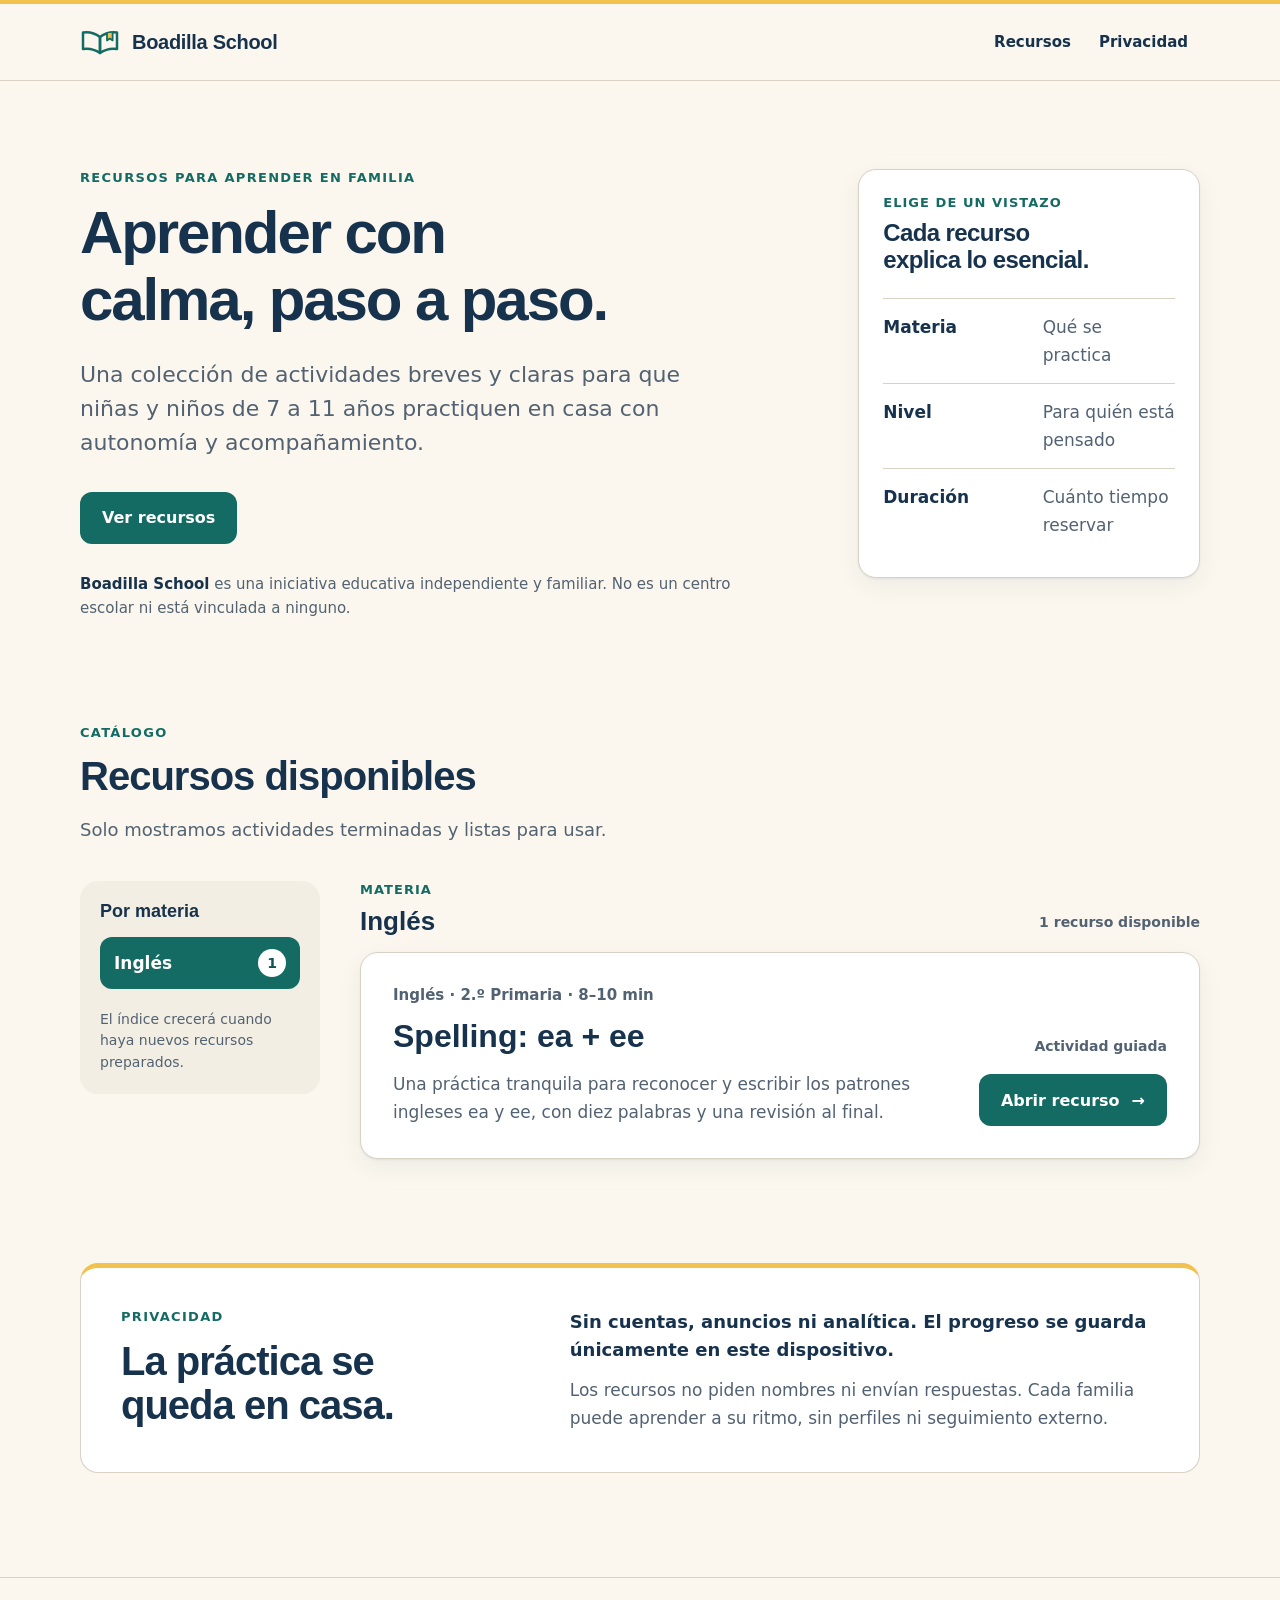
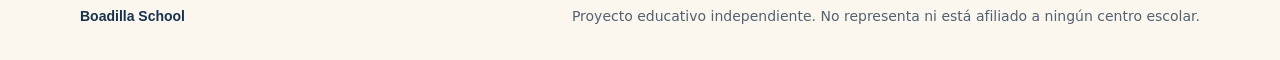
==== index.html @ 09b6509b "feat: create Boadilla School resource portal" ====
<!DOCTYPE html>
<html lang="es">
<head>
  <meta charset="utf-8">
  <meta http-equiv="Content-Security-Policy" content="default-src 'none'; style-src 'self'; img-src 'self'; font-src 'self'; connect-src 'none'; media-src 'none'; object-src 'none'; frame-src 'none'; script-src 'none'; form-action 'none'; base-uri 'none'">
  <meta name="viewport" content="width=device-width, initial-scale=1">
  <meta name="description" content="Boadilla School reúne recursos educativos breves, claros y respetuosos para aprender en familia.">
  <meta name="referrer" content="no-referrer">
  <meta name="theme-color" content="#FBF7EE">
  <meta property="og:title" content="Boadilla School · Recursos para aprender en familia">
  <meta property="og:description" content="Actividades educativas breves y claras para niñas y niños de 7 a 11 años.">
  <meta property="og:type" content="website">
  <meta property="og:locale" content="es_ES">
  <meta property="og:site_name" content="Boadilla School">
  <meta property="og:url" content="https://boadillaschool.github.io/">
  <link rel="canonical" href="https://boadillaschool.github.io/">
  <link rel="icon" href="/favicon.svg" type="image/svg+xml">
  <link rel="stylesheet" href="/styles.css">
  <title>Boadilla School · Recursos para aprender en familia</title>
</head>
<body>
  <a class="skip-link" href="#contenido">Saltar al contenido</a>

  <header class="site-header">
    <div class="site-header__inner page-shell">
      <a class="brand" href="/" aria-label="Boadilla School, inicio">
        <svg class="brand__mark" viewBox="0 0 40 32" width="40" height="32" aria-hidden="true">
          <path d="M3 6.5c6-1.1 11.6.4 17 4.5v16c-5.2-3.6-10.8-5-17-4V6.5Z" fill="none" stroke="#146B63" stroke-width="2.5" stroke-linecap="round" stroke-linejoin="round"/>
          <path d="M37 6.5c-6-1.1-11.6.4-17 4.5v16c5.2-3.6 10.8-5 17-4V6.5Z" fill="none" stroke="#146B63" stroke-width="2.5" stroke-linecap="round" stroke-linejoin="round"/>
          <path d="M27 7.2v7.2l2.8-1.8 2.8 1.8V6.8" fill="#F2C14E" stroke="#146B63" stroke-width="1.8" stroke-linecap="round" stroke-linejoin="round"/>
        </svg>
        <span class="brand__name">Boadilla School</span>
      </a>

      <nav class="primary-nav" aria-label="Navegación principal">
        <ul>
          <li><a href="#recursos">Recursos</a></li>
          <li><a href="#privacidad">Privacidad</a></li>
        </ul>
      </nav>
    </div>
  </header>

  <main id="contenido" tabindex="-1">
    <section class="intro page-shell" aria-labelledby="intro-title">
      <div class="intro__copy">
        <p class="eyebrow">Recursos para aprender en familia</p>
        <h1 id="intro-title">Aprender con calma, paso a paso.</h1>
        <p class="intro__lede">Una colección de actividades breves y claras para que niñas y niños de 7 a 11 años practiquen en casa con autonomía y acompañamiento.</p>
        <a class="button button--primary" href="#recursos">Ver recursos</a>
        <p class="independence-note"><strong>Boadilla School</strong> es una iniciativa educativa independiente y familiar. No es un centro escolar ni está vinculada a ninguno.</p>
      </div>

      <aside class="catalog-guide" aria-labelledby="guide-title">
        <p class="catalog-guide__label">Elige de un vistazo</p>
        <h2 id="guide-title">Cada recurso explica lo esencial.</h2>
        <dl>
          <div>
            <dt>Materia</dt>
            <dd>Qué se practica</dd>
          </div>
          <div>
            <dt>Nivel</dt>
            <dd>Para quién está pensado</dd>
          </div>
          <div>
            <dt>Duración</dt>
            <dd>Cuánto tiempo reservar</dd>
          </div>
        </dl>
      </aside>
    </section>

    <section class="resources-section page-shell" id="recursos" aria-labelledby="resources-title">
      <div class="section-heading">
        <p class="eyebrow">Catálogo</p>
        <h2 id="resources-title">Recursos disponibles</h2>
        <p>Solo mostramos actividades terminadas y listas para usar.</p>
      </div>

      <div class="catalog-layout">
        <aside class="subject-panel" aria-labelledby="subjects-title">
          <h3 id="subjects-title">Por materia</h3>
          <nav aria-label="Explorar recursos por materia">
            <a href="#ingles" aria-current="location">
              <span>Inglés</span>
              <span class="subject-count">1<span class="visually-hidden"> recurso</span></span>
            </a>
          </nav>
          <p>El índice crecerá cuando haya nuevos recursos preparados.</p>
        </aside>

        <section class="resource-group" id="ingles" aria-labelledby="english-title">
          <header class="resource-group__header">
            <div>
              <p class="resource-group__label">Materia</p>
              <h3 id="english-title">Inglés</h3>
            </div>
            <p>1 recurso disponible</p>
          </header>

          <article class="resource-card" aria-labelledby="spelling-title">
            <div class="resource-card__content">
              <p class="resource-card__meta">Inglés <span aria-hidden="true">·</span> 2.º Primaria <span aria-hidden="true">·</span> 8–10 min</p>
              <h4 id="spelling-title"><span lang="en">Spelling</span>: <span lang="en">ea + ee</span></h4>
              <p id="spelling-description">Una práctica tranquila para reconocer y escribir los patrones ingleses <span lang="en">ea</span> y <span lang="en">ee</span>, con diez palabras y una revisión al final.</p>
            </div>
            <div class="resource-card__action">
              <p>Actividad guiada</p>
              <a class="button button--primary resource-link" href="/spelling-ea-ee/" aria-describedby="spelling-description">
                Abrir recurso
                <span aria-hidden="true">→</span>
              </a>
            </div>
          </article>
        </section>
      </div>
    </section>

    <section class="privacy-section page-shell" id="privacidad" aria-labelledby="privacy-title">
      <div>
        <p class="eyebrow">Privacidad</p>
        <h2 id="privacy-title">La práctica se queda en casa.</h2>
      </div>
      <div class="privacy-section__copy">
        <p class="privacy-promise">Sin cuentas, anuncios ni analítica. El progreso se guarda únicamente en este dispositivo.</p>
        <p>Los recursos no piden nombres ni envían respuestas. Cada familia puede aprender a su ritmo, sin perfiles ni seguimiento externo.</p>
      </div>
    </section>
  </main>

  <footer class="site-footer">
    <div class="site-footer__inner page-shell">
      <p class="site-footer__brand">Boadilla School</p>
      <p>Proyecto educativo independiente. No representa ni está afiliado a ningún centro escolar.</p>
    </div>
  </footer>
</body>
</html>
---- styles.css ----
/* Boadilla School visual system */
:root {
  color-scheme: light;
  --canvas: #FBF7EE;
  --surface: #FFFFFF;
  --ink: #17324D;
  --muted: #526272;
  --petrol: #146B63;
  --petrol-pressed: #0F554F;
  --gold: #F2C14E;
  --warm-neutral: #F3EEE3;
  --quiet-rule: #D8D1C4;
  --interactive-border: #75807E;
  --heading-font: ui-rounded, "Arial Rounded MT Bold", "Trebuchet MS", sans-serif;
  --body-font: system-ui, -apple-system, BlinkMacSystemFont, "Segoe UI", Arial, sans-serif;
  --shadow: 0 1px 2px rgba(23, 50, 77, 0.08), 0 8px 24px rgba(23, 50, 77, 0.06);
  --radius-small: 8px;
  --radius-control: 12px;
  --radius-card: 18px;
}

*,
*::before,
*::after {
  box-sizing: border-box;
}

html {
  min-width: 320px;
  background: var(--canvas);
  scroll-padding-top: 24px;
}

body {
  margin: 0;
  background: var(--canvas);
  color: var(--ink);
  font-family: var(--body-font);
  font-size: 1.0625rem;
  line-height: 1.65;
  text-rendering: optimizeLegibility;
}

img,
svg {
  display: block;
  max-width: 100%;
}

p,
h1,
h2,
h3,
h4,
dl,
dd {
  margin-top: 0;
}

p:last-child {
  margin-bottom: 0;
}

h1,
h2,
h3,
h4 {
  color: var(--ink);
  font-family: var(--heading-font);
  line-height: 1.12;
  text-wrap: balance;
}

h1 {
  margin-bottom: 24px;
  font-size: clamp(2.5rem, 7vw, 3.75rem);
  letter-spacing: -0.035em;
}

h2 {
  margin-bottom: 16px;
  font-size: clamp(1.75rem, 4vw, 2.5rem);
  letter-spacing: -0.025em;
}

h3 {
  font-size: 1.375rem;
}

h4 {
  font-size: clamp(1.625rem, 4vw, 2rem);
}

a {
  color: var(--petrol);
  text-decoration-thickness: 0.1em;
  text-underline-offset: 0.2em;
}

a:hover {
  color: var(--petrol-pressed);
}

:focus-visible {
  outline: 3px solid var(--ink);
  outline-offset: 4px;
  box-shadow: 0 0 0 7px var(--gold);
}

main:focus {
  outline: none;
  box-shadow: none;
}

.page-shell {
  width: min(100% - 32px, 1120px);
  margin-inline: auto;
}

.visually-hidden {
  position: absolute;
  width: 1px;
  height: 1px;
  padding: 0;
  margin: -1px;
  overflow: hidden;
  clip: rect(0, 0, 0, 0);
  white-space: nowrap;
  border: 0;
}

.skip-link {
  position: fixed;
  z-index: 20;
  top: 8px;
  left: max(8px, env(safe-area-inset-left));
  display: inline-flex;
  min-height: 48px;
  align-items: center;
  padding: 10px 16px;
  border-radius: var(--radius-control);
  background: var(--ink);
  color: var(--surface);
  font-weight: 750;
  transform: translateY(-160%);
}

.skip-link:focus {
  color: var(--surface);
  transform: translateY(0);
}

.site-header {
  border-top: 4px solid var(--gold);
  border-bottom: 1px solid var(--quiet-rule);
  background: var(--canvas);
}

.site-header__inner {
  display: flex;
  min-height: 76px;
  align-items: center;
  justify-content: space-between;
  gap: 16px 32px;
}

.brand {
  display: inline-flex;
  min-height: 48px;
  align-items: center;
  gap: 12px;
  color: var(--ink);
  font-family: var(--heading-font);
  font-size: 1.25rem;
  font-weight: 800;
  letter-spacing: -0.015em;
  text-decoration: none;
}

.brand:hover {
  color: var(--petrol);
}

.brand__mark {
  flex: 0 0 auto;
}

.primary-nav ul {
  display: flex;
  margin: 0;
  padding: 0;
  gap: 4px;
  list-style: none;
}

.primary-nav a {
  display: inline-flex;
  min-height: 48px;
  align-items: center;
  padding: 10px 12px;
  border-radius: var(--radius-small);
  color: var(--ink);
  font-size: 0.9375rem;
  font-weight: 700;
  text-decoration: none;
}

.primary-nav a:hover {
  background: var(--warm-neutral);
  color: var(--petrol-pressed);
}

.eyebrow {
  margin-bottom: 12px;
  color: var(--petrol);
  font-size: 0.8125rem;
  font-weight: 800;
  letter-spacing: 0.1em;
  line-height: 1.4;
  text-transform: uppercase;
}

.intro {
  display: grid;
  align-items: start;
  padding-block: clamp(56px, 8vw, 88px);
  gap: 40px 72px;
}

.intro__copy {
  max-width: 720px;
}

.intro__lede {
  max-width: 660px;
  margin-bottom: 32px;
  color: var(--muted);
  font-size: clamp(1.125rem, 2.5vw, 1.375rem);
  line-height: 1.55;
  text-wrap: pretty;
}

.button {
  display: inline-flex;
  min-height: 52px;
  align-items: center;
  justify-content: center;
  gap: 12px;
  padding: 12px 20px;
  border: 2px solid transparent;
  border-radius: var(--radius-control);
  font-size: 1rem;
  font-weight: 800;
  line-height: 1.2;
  text-align: center;
  text-decoration: none;
}

.button--primary {
  background: var(--petrol);
  color: var(--surface);
}

.button--primary:hover {
  background: var(--petrol-pressed);
  color: var(--surface);
}

.button--primary:active {
  border-color: var(--ink);
  background: var(--petrol-pressed);
}

.independence-note {
  max-width: 660px;
  margin-top: 28px;
  margin-bottom: 0;
  color: var(--muted);
  font-size: 0.9375rem;
  line-height: 1.6;
}

.independence-note strong {
  color: var(--ink);
}

.catalog-guide {
  padding: 24px;
  border: 1px solid var(--quiet-rule);
  border-radius: var(--radius-card);
  background: var(--surface);
  box-shadow: var(--shadow);
}

.catalog-guide__label,
.resource-group__label {
  margin-bottom: 8px;
  color: var(--petrol);
  font-size: 0.8125rem;
  font-weight: 800;
  letter-spacing: 0.08em;
  line-height: 1.4;
  text-transform: uppercase;
}

.catalog-guide h2 {
  margin-bottom: 24px;
  font-size: 1.5rem;
}

.catalog-guide dl {
  margin-bottom: 0;
}

.catalog-guide dl > div {
  display: grid;
  grid-template-columns: minmax(76px, 0.6fr) 1fr;
  padding-block: 14px;
  gap: 16px;
  border-top: 1px solid var(--quiet-rule);
}

.catalog-guide dt {
  color: var(--ink);
  font-weight: 800;
}

.catalog-guide dd {
  margin-bottom: 0;
  color: var(--muted);
}

.resources-section {
  padding-block: 16px clamp(64px, 9vw, 104px);
}

.section-heading {
  max-width: 720px;
  margin-bottom: 36px;
}

.section-heading p:last-child {
  color: var(--muted);
  font-size: 1.125rem;
}

.catalog-layout {
  display: grid;
  gap: 24px;
}

.subject-panel {
  padding: 20px;
  border-radius: var(--radius-card);
  background: var(--warm-neutral);
}

.subject-panel h3 {
  margin-bottom: 16px;
  font-size: 1.125rem;
}

.subject-panel nav {
  margin-bottom: 20px;
}

.subject-panel nav a {
  display: flex;
  min-height: 52px;
  align-items: center;
  justify-content: space-between;
  gap: 16px;
  padding: 10px 14px;
  border-radius: var(--radius-control);
  background: var(--petrol);
  color: var(--surface);
  font-weight: 800;
  text-decoration: none;
}

.subject-panel nav a:hover {
  background: var(--petrol-pressed);
  color: var(--surface);
}

.subject-count {
  display: inline-flex;
  min-width: 28px;
  min-height: 28px;
  align-items: center;
  justify-content: center;
  border-radius: 999px;
  background: var(--surface);
  color: var(--petrol-pressed);
  font-size: 0.875rem;
  line-height: 1;
}

.subject-panel > p {
  margin-bottom: 0;
  color: var(--muted);
  font-size: 0.875rem;
  line-height: 1.55;
}

.resource-group {
  min-width: 0;
}

.resource-group__header {
  display: flex;
  align-items: end;
  justify-content: space-between;
  margin-bottom: 16px;
  gap: 16px;
}

.resource-group__header h3 {
  margin-bottom: 0;
  font-size: 1.625rem;
}

.resource-group__header > p {
  margin-bottom: 2px;
  color: var(--muted);
  font-size: 0.875rem;
  font-weight: 700;
}

.resource-card {
  display: grid;
  padding: clamp(24px, 4vw, 32px);
  gap: 28px;
  border: 1px solid var(--quiet-rule);
  border-radius: var(--radius-card);
  background: var(--surface);
  box-shadow: var(--shadow);
}

.resource-card__meta {
  margin-bottom: 12px;
  color: var(--muted);
  font-size: 0.9375rem;
  font-weight: 700;
  line-height: 1.45;
}

.resource-card h4 {
  margin-bottom: 16px;
}

.resource-card__content > p:last-child {
  max-width: 650px;
  margin-bottom: 0;
  color: var(--muted);
  font-size: 1.0625rem;
  line-height: 1.65;
  text-wrap: pretty;
}

.resource-card__action {
  display: flex;
  align-items: center;
  justify-content: space-between;
  gap: 16px 24px;
}

.resource-card__action > p {
  margin-bottom: 0;
  color: var(--muted);
  font-size: 0.875rem;
  font-weight: 700;
}

.resource-link {
  flex: 0 0 auto;
}

.privacy-section {
  display: grid;
  margin-bottom: clamp(64px, 9vw, 104px);
  padding: clamp(24px, 5vw, 40px);
  gap: 24px 56px;
  border: 1px solid var(--quiet-rule);
  border-top: 5px solid var(--gold);
  border-radius: var(--radius-card);
  background: var(--surface);
}

.privacy-section h2 {
  margin-bottom: 0;
}

.privacy-section__copy {
  align-self: center;
}

.privacy-promise {
  margin-bottom: 12px;
  color: var(--ink);
  font-size: 1.125rem;
  font-weight: 750;
  line-height: 1.55;
}

.privacy-section__copy p:last-child {
  color: var(--muted);
}

.site-footer {
  border-top: 1px solid var(--quiet-rule);
}

.site-footer__inner {
  display: grid;
  padding-block: 28px max(32px, env(safe-area-inset-bottom));
  gap: 8px 32px;
  color: var(--muted);
  font-size: 0.875rem;
  line-height: 1.55;
}

.site-footer__inner p {
  margin-bottom: 0;
}

.site-footer__brand {
  color: var(--ink);
  font-family: var(--heading-font);
  font-weight: 800;
}

.error-page {
  display: flex;
  min-height: 100vh;
  min-height: 100svh;
  flex-direction: column;
}

.error-main {
  display: flex;
  flex: 1;
  align-items: center;
  padding-block: 56px;
}

.error-card {
  width: min(100%, 720px);
  padding: clamp(28px, 6vw, 56px);
  border: 1px solid var(--quiet-rule);
  border-radius: var(--radius-card);
  background: var(--surface);
  box-shadow: var(--shadow);
}

.error-card h1 {
  font-size: clamp(2.25rem, 7vw, 3.25rem);
}

.error-card > p:not(.eyebrow) {
  max-width: 560px;
  margin-bottom: 28px;
  color: var(--muted);
  font-size: 1.125rem;
}

@media (min-width: 48rem) {
  .page-shell {
    width: min(100% - 48px, 1120px);
  }

  .catalog-layout {
    grid-template-columns: minmax(190px, 240px) minmax(0, 1fr);
    gap: 40px;
  }

  .subject-panel {
    align-self: start;
    position: sticky;
    top: 24px;
  }

  .resource-card {
    grid-template-columns: minmax(0, 1fr) auto;
    align-items: end;
  }

  .resource-card__action {
    flex-direction: column;
    align-items: flex-end;
  }

  .privacy-section {
    grid-template-columns: minmax(240px, 0.8fr) minmax(0, 1.2fr);
  }

  .site-footer__inner {
    grid-template-columns: auto minmax(0, 1fr);
    align-items: baseline;
  }

  .site-footer__inner p:last-child {
    justify-self: end;
    text-align: right;
  }
}

@media (min-width: 64rem) {
  .intro {
    grid-template-columns: minmax(0, 1.55fr) minmax(280px, 0.75fr);
  }
}

@media (max-width: 39.99rem) {
  .site-header__inner {
    flex-wrap: wrap;
    padding-block: 8px;
  }

  .primary-nav {
    width: 100%;
    border-top: 1px solid var(--quiet-rule);
  }

  .primary-nav ul {
    width: 100%;
  }

  .primary-nav li {
    flex: 1;
  }

  .primary-nav a {
    justify-content: center;
  }

  .intro {
    padding-block: 48px 64px;
  }

  .catalog-guide,
  .resource-card,
  .privacy-section {
    border-radius: 14px;
  }

  .resource-group__header {
    align-items: start;
    flex-direction: column;
    gap: 4px;
  }

  .resource-card__action {
    align-items: stretch;
    flex-direction: column;
  }

  .resource-link {
    width: 100%;
  }
}

@media (max-height: 37.5rem) and (orientation: landscape) {
  .intro {
    padding-block: 36px 48px;
  }

  .error-main {
    padding-block: 32px;
  }
}

@media (prefers-reduced-motion: reduce) {
  *,
  *::before,
  *::after {
    scroll-behavior: auto !important;
    transition-duration: 0.01ms !important;
    animation-duration: 0.01ms !important;
    animation-iteration-count: 1 !important;
  }
}

@media (forced-colors: active) {
  .button,
  .subject-panel nav a,
  .subject-count {
    border: 2px solid ButtonText;
  }
}
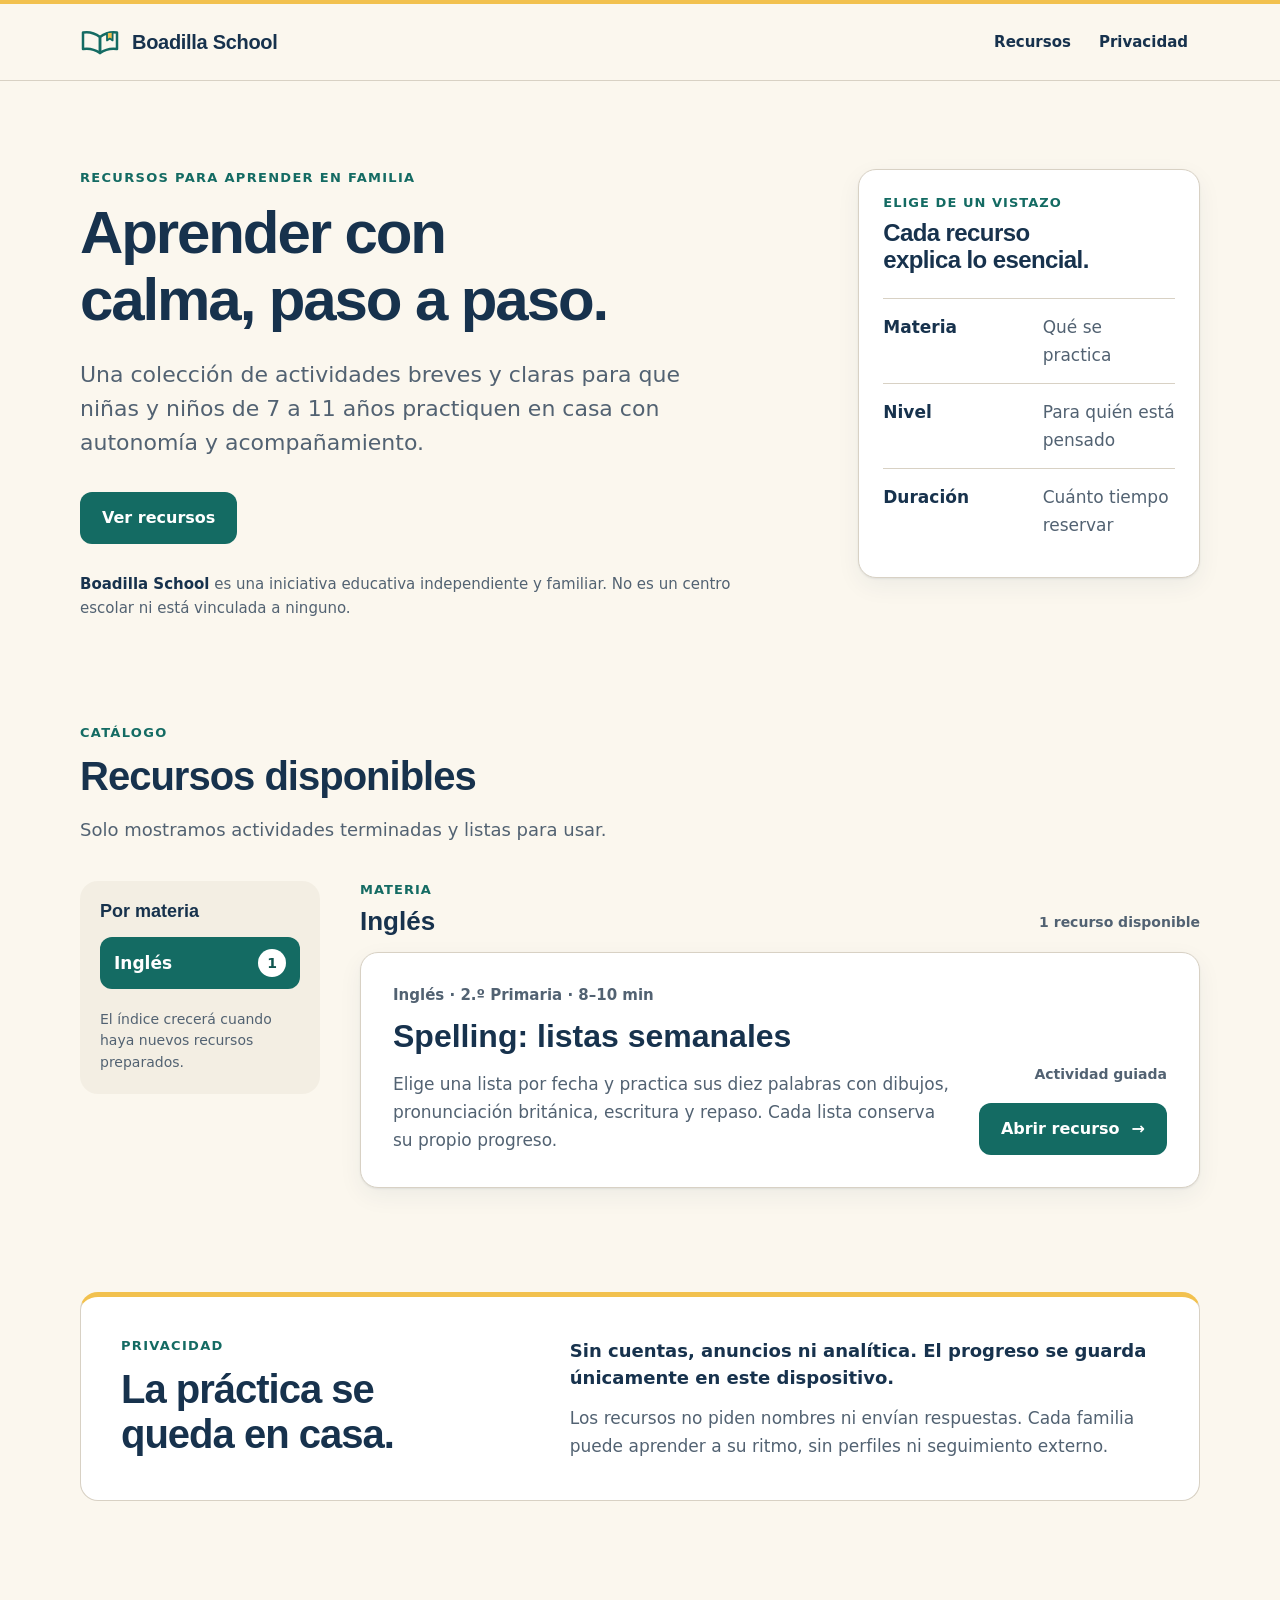
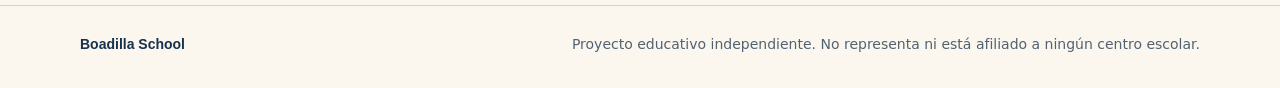
==== commit 9aa568d6: "Publish weekly spelling at the stable /spelling/ address Runtime export from boadillaschool/spelling" ====
--- a/index.html
+++ b/index.html
@@ -14,8 +14,8 @@
   <meta property="og:site_name" content="Boadilla School">
   <meta property="og:url" content="https://boadillaschool.github.io/">
   <link rel="canonical" href="https://boadillaschool.github.io/">
-  <link rel="icon" href="/favicon.svg" type="image/svg+xml">
-  <link rel="stylesheet" href="/styles.css">
+  <link rel="icon" href="./favicon.svg" type="image/svg+xml">
+  <link rel="stylesheet" href="./styles.css">
   <title>Boadilla School · Recursos para aprender en familia</title>
 </head>
 <body>
@@ -23,7 +23,7 @@
 
   <header class="site-header">
     <div class="site-header__inner page-shell">
-      <a class="brand" href="/" aria-label="Boadilla School, inicio">
+      <a class="brand" href="./" aria-label="Boadilla School, inicio">
         <svg class="brand__mark" viewBox="0 0 40 32" width="40" height="32" aria-hidden="true">
           <path d="M3 6.5c6-1.1 11.6.4 17 4.5v16c-5.2-3.6-10.8-5-17-4V6.5Z" fill="none" stroke="#146B63" stroke-width="2.5" stroke-linecap="round" stroke-linejoin="round"/>
           <path d="M37 6.5c-6-1.1-11.6.4-17 4.5v16c5.2-3.6 10.8-5 17-4V6.5Z" fill="none" stroke="#146B63" stroke-width="2.5" stroke-linecap="round" stroke-linejoin="round"/>
@@ -102,12 +102,12 @@
           <article class="resource-card" aria-labelledby="spelling-title">
             <div class="resource-card__content">
               <p class="resource-card__meta">Inglés <span aria-hidden="true">·</span> 2.º Primaria <span aria-hidden="true">·</span> 8–10 min</p>
-              <h4 id="spelling-title"><span lang="en">Spelling</span>: <span lang="en">ea + ee</span></h4>
-              <p id="spelling-description">Una práctica tranquila para reconocer y escribir los patrones ingleses <span lang="en">ea</span> y <span lang="en">ee</span>, con diez palabras y una revisión al final.</p>
+              <h4 id="spelling-title"><span lang="en">Spelling</span>: listas semanales</h4>
+              <p id="spelling-description">Elige una lista por fecha y practica sus diez palabras con dibujos, pronunciación británica, escritura y repaso. Cada lista conserva su propio progreso.</p>
             </div>
             <div class="resource-card__action">
               <p>Actividad guiada</p>
-              <a class="button button--primary resource-link" href="/spelling-ea-ee/" aria-describedby="spelling-description">
+              <a class="button button--primary resource-link" href="/spelling/" aria-describedby="spelling-description">
                 Abrir recurso
                 <span aria-hidden="true">→</span>
               </a>
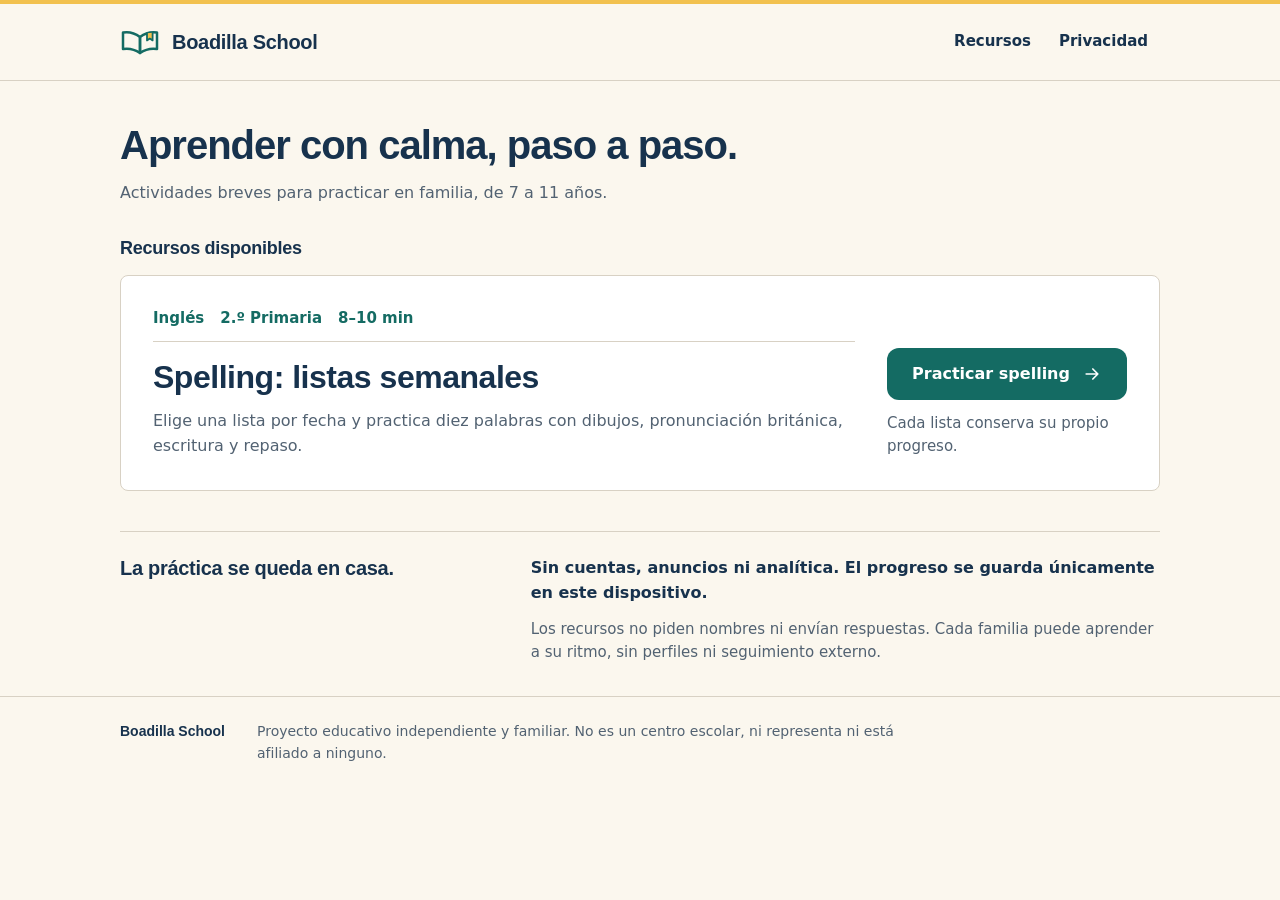
==== commit afcb2e01: "[verified] Simplify the learning portal and polish spelling" ====
--- a/index.html
+++ b/index.html
@@ -42,86 +42,44 @@
   </header>
 
   <main id="contenido" tabindex="-1">
-    <section class="intro page-shell" aria-labelledby="intro-title">
-      <div class="intro__copy">
-        <p class="eyebrow">Recursos para aprender en familia</p>
-        <h1 id="intro-title">Aprender con calma, paso a paso.</h1>
-        <p class="intro__lede">Una colección de actividades breves y claras para que niñas y niños de 7 a 11 años practiquen en casa con autonomía y acompañamiento.</p>
-        <a class="button button--primary" href="#recursos">Ver recursos</a>
-        <p class="independence-note"><strong>Boadilla School</strong> es una iniciativa educativa independiente y familiar. No es un centro escolar ni está vinculada a ninguno.</p>
-      </div>
-
-      <aside class="catalog-guide" aria-labelledby="guide-title">
-        <p class="catalog-guide__label">Elige de un vistazo</p>
-        <h2 id="guide-title">Cada recurso explica lo esencial.</h2>
-        <dl>
-          <div>
-            <dt>Materia</dt>
-            <dd>Qué se practica</dd>
-          </div>
-          <div>
-            <dt>Nivel</dt>
-            <dd>Para quién está pensado</dd>
-          </div>
-          <div>
-            <dt>Duración</dt>
-            <dd>Cuánto tiempo reservar</dd>
-          </div>
-        </dl>
-      </aside>
-    </section>
+    <header class="intro page-shell">
+      <h1>Aprender con calma, paso a paso.</h1>
+      <p class="intro__lede">Actividades breves para practicar en familia, de 7 a 11 años.</p>
+    </header>
 
     <section class="resources-section page-shell" id="recursos" aria-labelledby="resources-title">
       <div class="section-heading">
-        <p class="eyebrow">Catálogo</p>
         <h2 id="resources-title">Recursos disponibles</h2>
-        <p>Solo mostramos actividades terminadas y listas para usar.</p>
       </div>
 
-      <div class="catalog-layout">
-        <aside class="subject-panel" aria-labelledby="subjects-title">
-          <h3 id="subjects-title">Por materia</h3>
-          <nav aria-label="Explorar recursos por materia">
-            <a href="#ingles" aria-current="location">
-              <span>Inglés</span>
-              <span class="subject-count">1<span class="visually-hidden"> recurso</span></span>
+      <div class="resource-list">
+        <article class="resource-card" id="ingles" aria-labelledby="spelling-title">
+          <div class="resource-card__content">
+            <!-- Explicit list semantics help VoiceOver when CSS hides list markers. -->
+            <!-- [html-validate-disable-next no-redundant-role] -->
+            <ul class="resource-card__meta" role="list" aria-label="Materia, nivel y duración">
+              <li>Inglés</li>
+              <li>2.º Primaria</li>
+              <li>8–10 min</li>
+            </ul>
+            <h3 id="spelling-title"><span lang="en">Spelling</span>: listas semanales</h3>
+            <p id="spelling-description">Elige una lista por fecha y practica diez palabras con dibujos, pronunciación británica, escritura y repaso.</p>
+          </div>
+          <div class="resource-card__action">
+            <a class="button button--primary resource-link" href="/spelling/" aria-describedby="spelling-description">
+              <span>Practicar <span lang="en">spelling</span></span>
+              <svg viewBox="0 0 24 24" width="20" height="20" aria-hidden="true" focusable="false">
+                <path d="M5 12h14m-6-6 6 6-6 6" fill="none" stroke="currentColor" stroke-width="2" stroke-linecap="round" stroke-linejoin="round"/>
+              </svg>
             </a>
-          </nav>
-          <p>El índice crecerá cuando haya nuevos recursos preparados.</p>
-        </aside>
-
-        <section class="resource-group" id="ingles" aria-labelledby="english-title">
-          <header class="resource-group__header">
-            <div>
-              <p class="resource-group__label">Materia</p>
-              <h3 id="english-title">Inglés</h3>
-            </div>
-            <p>1 recurso disponible</p>
-          </header>
-
-          <article class="resource-card" aria-labelledby="spelling-title">
-            <div class="resource-card__content">
-              <p class="resource-card__meta">Inglés <span aria-hidden="true">·</span> 2.º Primaria <span aria-hidden="true">·</span> 8–10 min</p>
-              <h4 id="spelling-title"><span lang="en">Spelling</span>: listas semanales</h4>
-              <p id="spelling-description">Elige una lista por fecha y practica sus diez palabras con dibujos, pronunciación británica, escritura y repaso. Cada lista conserva su propio progreso.</p>
-            </div>
-            <div class="resource-card__action">
-              <p>Actividad guiada</p>
-              <a class="button button--primary resource-link" href="/spelling/" aria-describedby="spelling-description">
-                Abrir recurso
-                <span aria-hidden="true">→</span>
-              </a>
-            </div>
-          </article>
-        </section>
+            <p class="resource-card__note">Cada lista conserva su propio progreso.</p>
+          </div>
+        </article>
       </div>
     </section>
 
     <section class="privacy-section page-shell" id="privacidad" aria-labelledby="privacy-title">
-      <div>
-        <p class="eyebrow">Privacidad</p>
-        <h2 id="privacy-title">La práctica se queda en casa.</h2>
-      </div>
+      <h2 id="privacy-title">La práctica se queda en casa.</h2>
       <div class="privacy-section__copy">
         <p class="privacy-promise">Sin cuentas, anuncios ni analítica. El progreso se guarda únicamente en este dispositivo.</p>
         <p>Los recursos no piden nombres ni envían respuestas. Cada familia puede aprender a su ritmo, sin perfiles ni seguimiento externo.</p>
@@ -132,7 +90,7 @@
   <footer class="site-footer">
     <div class="site-footer__inner page-shell">
       <p class="site-footer__brand">Boadilla School</p>
-      <p>Proyecto educativo independiente. No representa ni está afiliado a ningún centro escolar.</p>
+      <p>Proyecto educativo independiente y familiar. No es un centro escolar, ni representa ni está afiliado a ninguno.</p>
     </div>
   </footer>
 </body>
--- a/styles.css
+++ b/styles.css
@@ -1,4 +1,4 @@
-/* Boadilla School visual system */
+/* Boadilla School: the same book, petrol, ivory and gold; a shorter path to practice. */
 :root {
   color-scheme: light;
   --canvas: #FBF7EE;
@@ -10,13 +10,22 @@
   --gold: #F2C14E;
   --warm-neutral: #F3EEE3;
   --quiet-rule: #D8D1C4;
-  --interactive-border: #75807E;
   --heading-font: ui-rounded, "Arial Rounded MT Bold", "Trebuchet MS", sans-serif;
   --body-font: system-ui, -apple-system, BlinkMacSystemFont, "Segoe UI", Arial, sans-serif;
-  --shadow: 0 1px 2px rgba(23, 50, 77, 0.08), 0 8px 24px rgba(23, 50, 77, 0.06);
-  --radius-small: 8px;
+  /* A 4px rhythm, independent of text size so enlarged text keeps its usable measure. */
+  --space-1: 4px;
+  --space-2: 8px;
+  --space-3: 12px;
+  --space-4: 16px;
+  --space-5: 20px;
+  --space-6: 24px;
+  --space-8: 32px;
+  --space-10: 40px;
+  --space-12: 48px;
+  --page-gutter: 16px;
+  --page-width: 1040px;
+  --radius-paper: 8px;
   --radius-control: 12px;
-  --radius-card: 18px;
 }
 
 *,
@@ -26,9 +35,9 @@
 }
 
 html {
-  min-width: 320px;
   background: var(--canvas);
-  scroll-padding-top: 24px;
+  scroll-padding-block: var(--space-6);
+  scrollbar-color: var(--petrol) var(--canvas);
 }
 
 body {
@@ -36,12 +45,17 @@
   background: var(--canvas);
   color: var(--ink);
   font-family: var(--body-font);
-  font-size: 1.0625rem;
-  line-height: 1.65;
+  font-size: 1rem;
+  line-height: 1.55;
+  overflow-wrap: break-word;
   text-rendering: optimizeLegibility;
 }
 
-img,
+::selection {
+  background: var(--gold);
+  color: var(--ink);
+}
+
 svg {
   display: block;
   max-width: 100%;
@@ -50,45 +64,32 @@
 p,
 h1,
 h2,
-h3,
-h4,
-dl,
-dd {
-  margin-top: 0;
-}
-
-p:last-child {
-  margin-bottom: 0;
+h3 {
+  margin: 0;
 }
 
 h1,
 h2,
-h3,
-h4 {
-  color: var(--ink);
+h3 {
   font-family: var(--heading-font);
-  line-height: 1.12;
+  line-height: 1.2;
   text-wrap: balance;
 }
 
 h1 {
-  margin-bottom: 24px;
-  font-size: clamp(2.5rem, 7vw, 3.75rem);
-  letter-spacing: -0.035em;
+  margin-bottom: var(--space-3);
+  font-size: 1.75rem;
+  letter-spacing: -0.025em;
 }
 
 h2 {
-  margin-bottom: 16px;
-  font-size: clamp(1.75rem, 4vw, 2.5rem);
-  letter-spacing: -0.025em;
+  font-size: 1.25rem;
+  letter-spacing: -0.015em;
 }
 
 h3 {
-  font-size: 1.375rem;
-}
-
-h4 {
-  font-size: clamp(1.625rem, 4vw, 2rem);
+  font-size: 1.5rem;
+  letter-spacing: -0.015em;
 }
 
 a {
@@ -104,44 +105,31 @@
 :focus-visible {
   outline: 3px solid var(--ink);
   outline-offset: 4px;
-  box-shadow: 0 0 0 7px var(--gold);
 }
 
 main:focus {
   outline: none;
-  box-shadow: none;
 }
 
 .page-shell {
-  width: min(100% - 32px, 1120px);
+  width: min(100% - var(--page-gutter) * 2, var(--page-width));
   margin-inline: auto;
-}
-
-.visually-hidden {
-  position: absolute;
-  width: 1px;
-  height: 1px;
-  padding: 0;
-  margin: -1px;
-  overflow: hidden;
-  clip: rect(0, 0, 0, 0);
-  white-space: nowrap;
-  border: 0;
 }
 
 .skip-link {
   position: fixed;
   z-index: 20;
-  top: 8px;
-  left: max(8px, env(safe-area-inset-left));
+  top: var(--space-2);
+  left: max(var(--space-2), env(safe-area-inset-left));
   display: inline-flex;
+  max-width: calc(100% - var(--space-4));
   min-height: 48px;
   align-items: center;
-  padding: 10px 16px;
+  padding: var(--space-3) var(--space-4);
   border-radius: var(--radius-control);
   background: var(--ink);
   color: var(--surface);
-  font-weight: 750;
+  font-weight: 700;
   transform: translateY(-160%);
 }
 
@@ -153,22 +141,24 @@
 .site-header {
   border-top: 4px solid var(--gold);
   border-bottom: 1px solid var(--quiet-rule);
-  background: var(--canvas);
 }
 
 .site-header__inner {
   display: flex;
   min-height: 76px;
+  flex-wrap: wrap;
   align-items: center;
   justify-content: space-between;
-  gap: 16px 32px;
+  gap: var(--space-2) var(--space-6);
+  padding-block: var(--space-2);
 }
 
 .brand {
   display: inline-flex;
   min-height: 48px;
-  align-items: center;
-  gap: 12px;
+  max-width: 100%;
+  align-items: center;
+  gap: var(--space-3);
   color: var(--ink);
   font-family: var(--heading-font);
   font-size: 1.25rem;
@@ -185,75 +175,143 @@
   flex: 0 0 auto;
 }
 
+.brand__name {
+  min-width: 0;
+}
+
 .primary-nav ul {
   display: flex;
+  flex-wrap: wrap;
+  gap: var(--space-1);
   margin: 0;
   padding: 0;
-  gap: 4px;
   list-style: none;
 }
 
 .primary-nav a {
-  display: inline-flex;
+  display: flex;
   min-height: 48px;
   align-items: center;
-  padding: 10px 12px;
-  border-radius: var(--radius-small);
+  padding: var(--space-2) var(--space-3);
+  border-radius: var(--radius-paper);
   color: var(--ink);
   font-size: 0.9375rem;
   font-weight: 700;
   text-decoration: none;
 }
 
-.primary-nav a:hover {
+.primary-nav a:hover,
+.primary-nav a:active {
   background: var(--warm-neutral);
   color: var(--petrol-pressed);
-}
-
-.eyebrow {
-  margin-bottom: 12px;
+  text-decoration: underline;
+}
+
+.intro {
+  padding-block: var(--space-6);
+}
+
+.intro__lede {
+  max-width: 68ch;
+  color: var(--muted);
+  text-wrap: pretty;
+}
+
+.resources-section {
+  padding-bottom: var(--space-8);
+}
+
+.section-heading {
+  margin-bottom: var(--space-4);
+}
+
+.section-heading h2 {
+  font-size: 1.125rem;
+}
+
+/* A linear catalogue also works when another finished resource is added. */
+.resource-list {
+  display: grid;
+  gap: var(--space-6);
+}
+
+.resource-card {
+  display: grid;
+  grid-template-columns: minmax(0, 1fr);
+  align-items: end;
+  gap: var(--space-5) var(--space-8);
+  padding: var(--space-5);
+  border: 1px solid var(--quiet-rule);
+  border-radius: var(--radius-paper);
+  background: var(--surface);
+}
+
+.resource-card__content,
+.resource-card__action {
+  min-width: 0;
+}
+
+.resource-card__meta {
+  display: flex;
+  flex-wrap: wrap;
+  gap: var(--space-1) var(--space-4);
+  margin: 0 0 var(--space-4);
+  padding: 0 0 var(--space-3);
+  border-bottom: 1px solid var(--quiet-rule);
   color: var(--petrol);
-  font-size: 0.8125rem;
-  font-weight: 800;
-  letter-spacing: 0.1em;
+  font-size: 0.9375rem;
+  font-weight: 700;
   line-height: 1.4;
-  text-transform: uppercase;
-}
-
-.intro {
-  display: grid;
-  align-items: start;
-  padding-block: clamp(56px, 8vw, 88px);
-  gap: 40px 72px;
-}
-
-.intro__copy {
-  max-width: 720px;
-}
-
-.intro__lede {
-  max-width: 660px;
-  margin-bottom: 32px;
-  color: var(--muted);
-  font-size: clamp(1.125rem, 2.5vw, 1.375rem);
-  line-height: 1.55;
+  list-style: none;
+}
+
+.resource-card h3 {
+  margin-bottom: var(--space-3);
+}
+
+.resource-card__content > p {
+  max-width: 68ch;
+  color: var(--muted);
   text-wrap: pretty;
+}
+
+.resource-card__action {
+  display: flex;
+  flex-direction: column;
+  align-items: stretch;
+  gap: var(--space-3);
+}
+
+.resource-card__note {
+  max-width: 30ch;
+  color: var(--muted);
+  font-size: 0.9375rem;
 }
 
 .button {
   display: inline-flex;
+  min-width: 48px;
   min-height: 52px;
+  max-width: 100%;
   align-items: center;
   justify-content: center;
-  gap: 12px;
-  padding: 12px 20px;
+  gap: var(--space-3);
+  padding: var(--space-3) var(--space-4);
   border: 2px solid transparent;
   border-radius: var(--radius-control);
   font-size: 1rem;
-  font-weight: 800;
-  line-height: 1.2;
+  font-weight: 700;
+  line-height: 1.4;
   text-align: center;
   text-decoration: none;
+}
+
+.button > span {
+  min-width: 0;
+}
+
+.button > svg {
+  flex: 0 0 auto;
 }
 
 .button--primary {
@@ -271,240 +329,33 @@
   background: var(--petrol-pressed);
 }
 
-.independence-note {
-  max-width: 660px;
-  margin-top: 28px;
-  margin-bottom: 0;
+/* Trust information follows the activity, without competing paper panels. */
+.privacy-section {
+  display: flex;
+  flex-wrap: wrap;
+  gap: var(--space-4) var(--space-8);
+  padding-block: var(--space-6) var(--space-8);
+  border-top: 1px solid var(--quiet-rule);
+}
+
+.privacy-section h2 {
+  flex: 1 1 16rem;
+}
+
+.privacy-section__copy {
+  flex: 2 1 24rem;
+  min-width: 0;
+  max-width: 68ch;
+}
+
+.privacy-promise {
+  margin-bottom: var(--space-3);
+  font-weight: 600;
+}
+
+.privacy-section__copy p:last-child {
   color: var(--muted);
   font-size: 0.9375rem;
-  line-height: 1.6;
-}
-
-.independence-note strong {
-  color: var(--ink);
-}
-
-.catalog-guide {
-  padding: 24px;
-  border: 1px solid var(--quiet-rule);
-  border-radius: var(--radius-card);
-  background: var(--surface);
-  box-shadow: var(--shadow);
-}
-
-.catalog-guide__label,
-.resource-group__label {
-  margin-bottom: 8px;
-  color: var(--petrol);
-  font-size: 0.8125rem;
-  font-weight: 800;
-  letter-spacing: 0.08em;
-  line-height: 1.4;
-  text-transform: uppercase;
-}
-
-.catalog-guide h2 {
-  margin-bottom: 24px;
-  font-size: 1.5rem;
-}
-
-.catalog-guide dl {
-  margin-bottom: 0;
-}
-
-.catalog-guide dl > div {
-  display: grid;
-  grid-template-columns: minmax(76px, 0.6fr) 1fr;
-  padding-block: 14px;
-  gap: 16px;
-  border-top: 1px solid var(--quiet-rule);
-}
-
-.catalog-guide dt {
-  color: var(--ink);
-  font-weight: 800;
-}
-
-.catalog-guide dd {
-  margin-bottom: 0;
-  color: var(--muted);
-}
-
-.resources-section {
-  padding-block: 16px clamp(64px, 9vw, 104px);
-}
-
-.section-heading {
-  max-width: 720px;
-  margin-bottom: 36px;
-}
-
-.section-heading p:last-child {
-  color: var(--muted);
-  font-size: 1.125rem;
-}
-
-.catalog-layout {
-  display: grid;
-  gap: 24px;
-}
-
-.subject-panel {
-  padding: 20px;
-  border-radius: var(--radius-card);
-  background: var(--warm-neutral);
-}
-
-.subject-panel h3 {
-  margin-bottom: 16px;
-  font-size: 1.125rem;
-}
-
-.subject-panel nav {
-  margin-bottom: 20px;
-}
-
-.subject-panel nav a {
-  display: flex;
-  min-height: 52px;
-  align-items: center;
-  justify-content: space-between;
-  gap: 16px;
-  padding: 10px 14px;
-  border-radius: var(--radius-control);
-  background: var(--petrol);
-  color: var(--surface);
-  font-weight: 800;
-  text-decoration: none;
-}
-
-.subject-panel nav a:hover {
-  background: var(--petrol-pressed);
-  color: var(--surface);
-}
-
-.subject-count {
-  display: inline-flex;
-  min-width: 28px;
-  min-height: 28px;
-  align-items: center;
-  justify-content: center;
-  border-radius: 999px;
-  background: var(--surface);
-  color: var(--petrol-pressed);
-  font-size: 0.875rem;
-  line-height: 1;
-}
-
-.subject-panel > p {
-  margin-bottom: 0;
-  color: var(--muted);
-  font-size: 0.875rem;
-  line-height: 1.55;
-}
-
-.resource-group {
-  min-width: 0;
-}
-
-.resource-group__header {
-  display: flex;
-  align-items: end;
-  justify-content: space-between;
-  margin-bottom: 16px;
-  gap: 16px;
-}
-
-.resource-group__header h3 {
-  margin-bottom: 0;
-  font-size: 1.625rem;
-}
-
-.resource-group__header > p {
-  margin-bottom: 2px;
-  color: var(--muted);
-  font-size: 0.875rem;
-  font-weight: 700;
-}
-
-.resource-card {
-  display: grid;
-  padding: clamp(24px, 4vw, 32px);
-  gap: 28px;
-  border: 1px solid var(--quiet-rule);
-  border-radius: var(--radius-card);
-  background: var(--surface);
-  box-shadow: var(--shadow);
-}
-
-.resource-card__meta {
-  margin-bottom: 12px;
-  color: var(--muted);
-  font-size: 0.9375rem;
-  font-weight: 700;
-  line-height: 1.45;
-}
-
-.resource-card h4 {
-  margin-bottom: 16px;
-}
-
-.resource-card__content > p:last-child {
-  max-width: 650px;
-  margin-bottom: 0;
-  color: var(--muted);
-  font-size: 1.0625rem;
-  line-height: 1.65;
-  text-wrap: pretty;
-}
-
-.resource-card__action {
-  display: flex;
-  align-items: center;
-  justify-content: space-between;
-  gap: 16px 24px;
-}
-
-.resource-card__action > p {
-  margin-bottom: 0;
-  color: var(--muted);
-  font-size: 0.875rem;
-  font-weight: 700;
-}
-
-.resource-link {
-  flex: 0 0 auto;
-}
-
-.privacy-section {
-  display: grid;
-  margin-bottom: clamp(64px, 9vw, 104px);
-  padding: clamp(24px, 5vw, 40px);
-  gap: 24px 56px;
-  border: 1px solid var(--quiet-rule);
-  border-top: 5px solid var(--gold);
-  border-radius: var(--radius-card);
-  background: var(--surface);
-}
-
-.privacy-section h2 {
-  margin-bottom: 0;
-}
-
-.privacy-section__copy {
-  align-self: center;
-}
-
-.privacy-promise {
-  margin-bottom: 12px;
-  color: var(--ink);
-  font-size: 1.125rem;
-  font-weight: 750;
-  line-height: 1.55;
-}
-
-.privacy-section__copy p:last-child {
-  color: var(--muted);
 }
 
 .site-footer {
@@ -512,16 +363,13 @@
 }
 
 .site-footer__inner {
-  display: grid;
-  padding-block: 28px max(32px, env(safe-area-inset-bottom));
-  gap: 8px 32px;
+  display: flex;
+  flex-wrap: wrap;
+  align-items: baseline;
+  gap: var(--space-2) var(--space-8);
+  padding-block: var(--space-6) max(var(--space-8), env(safe-area-inset-bottom));
   color: var(--muted);
   font-size: 0.875rem;
-  line-height: 1.55;
-}
-
-.site-footer__inner p {
-  margin-bottom: 0;
 }
 
 .site-footer__brand {
@@ -530,6 +378,11 @@
   font-weight: 800;
 }
 
+.site-footer__inner p:last-child {
+  flex: 1 1 32rem;
+  max-width: 75ch;
+}
+
 .error-page {
   display: flex;
   min-height: 100vh;
@@ -541,150 +394,89 @@
   display: flex;
   flex: 1;
   align-items: center;
-  padding-block: 56px;
+  padding-block: var(--space-10);
 }
 
 .error-card {
-  width: min(100%, 720px);
-  padding: clamp(28px, 6vw, 56px);
+  width: min(100%, 44rem);
+  padding: var(--space-5);
   border: 1px solid var(--quiet-rule);
-  border-radius: var(--radius-card);
+  border-radius: var(--radius-paper);
   background: var(--surface);
-  box-shadow: var(--shadow);
-}
-
-.error-card h1 {
-  font-size: clamp(2.25rem, 7vw, 3.25rem);
-}
-
-.error-card > p:not(.eyebrow) {
-  max-width: 560px;
-  margin-bottom: 28px;
-  color: var(--muted);
-  font-size: 1.125rem;
+}
+
+.error-card > p {
+  max-width: 60ch;
+  margin-bottom: var(--space-6);
+  color: var(--muted);
 }
 
 @media (min-width: 48rem) {
-  .page-shell {
-    width: min(100% - 48px, 1120px);
-  }
-
-  .catalog-layout {
-    grid-template-columns: minmax(190px, 240px) minmax(0, 1fr);
-    gap: 40px;
-  }
-
-  .subject-panel {
-    align-self: start;
-    position: sticky;
-    top: 24px;
-  }
-
+  :root {
+    --page-gutter: 24px;
+  }
+
+  h1 {
+    font-size: 2.5rem;
+  }
+
+  .intro {
+    padding-block: var(--space-10) var(--space-8);
+  }
+
+  .resource-card,
+  .error-card {
+    padding: var(--space-8);
+  }
+
+  .resource-card h3 {
+    font-size: 2rem;
+  }
+
+  .resource-card__action {
+    align-items: flex-start;
+  }
+
+  .resources-section {
+    padding-bottom: var(--space-10);
+  }
+}
+
+@media (min-width: 64rem) {
   .resource-card {
-    grid-template-columns: minmax(0, 1fr) auto;
-    align-items: end;
+    grid-template-columns: minmax(0, 1fr) minmax(0, 15rem);
   }
 
   .resource-card__action {
-    flex-direction: column;
-    align-items: flex-end;
-  }
-
-  .privacy-section {
-    grid-template-columns: minmax(240px, 0.8fr) minmax(0, 1.2fr);
-  }
-
-  .site-footer__inner {
-    grid-template-columns: auto minmax(0, 1fr);
-    align-items: baseline;
-  }
-
-  .site-footer__inner p:last-child {
-    justify-self: end;
-    text-align: right;
-  }
-}
-
-@media (min-width: 64rem) {
-  .intro {
-    grid-template-columns: minmax(0, 1.55fr) minmax(280px, 0.75fr);
+    align-items: stretch;
   }
 }
 
 @media (max-width: 39.99rem) {
-  .site-header__inner {
-    flex-wrap: wrap;
-    padding-block: 8px;
-  }
-
   .primary-nav {
     width: 100%;
     border-top: 1px solid var(--quiet-rule);
   }
 
-  .primary-nav ul {
-    width: 100%;
-  }
-
   .primary-nav li {
-    flex: 1;
+    flex: 1 1 auto;
   }
 
   .primary-nav a {
     justify-content: center;
   }
-
-  .intro {
-    padding-block: 48px 64px;
-  }
-
-  .catalog-guide,
-  .resource-card,
-  .privacy-section {
-    border-radius: 14px;
-  }
-
-  .resource-group__header {
-    align-items: start;
-    flex-direction: column;
-    gap: 4px;
-  }
-
-  .resource-card__action {
-    align-items: stretch;
-    flex-direction: column;
-  }
-
-  .resource-link {
-    width: 100%;
-  }
 }
 
 @media (max-height: 37.5rem) and (orientation: landscape) {
-  .intro {
-    padding-block: 36px 48px;
-  }
-
+  .intro,
   .error-main {
-    padding-block: 32px;
-  }
-}
-
-@media (prefers-reduced-motion: reduce) {
-  *,
-  *::before,
-  *::after {
-    scroll-behavior: auto !important;
-    transition-duration: 0.01ms !important;
-    animation-duration: 0.01ms !important;
-    animation-iteration-count: 1 !important;
-  }
-}
-
+    padding-block: var(--space-5);
+  }
+}
+
+/* No animation or smooth scrolling: reduced-motion is also the default experience. */
 @media (forced-colors: active) {
-  .button,
-  .subject-panel nav a,
-  .subject-count {
-    border: 2px solid ButtonText;
-  }
-}
+  .button {
+    border-color: ButtonText;
+  }
+}
